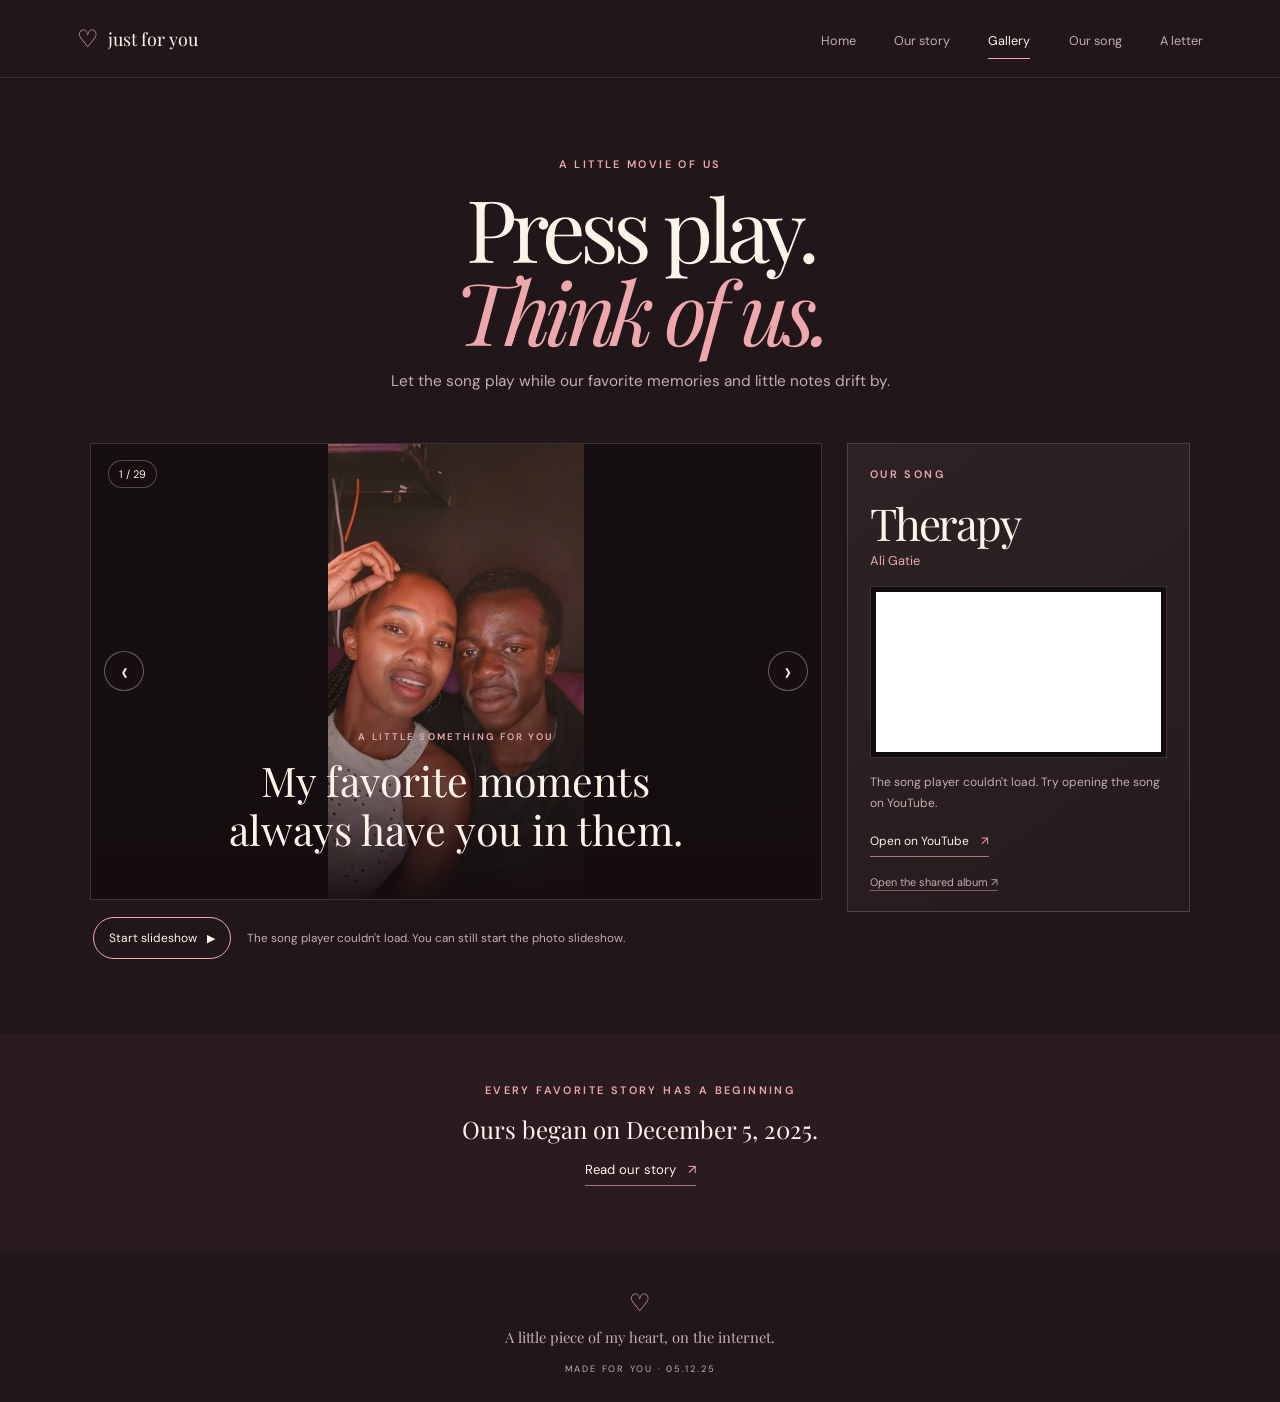
==== gallery.html @ 15cf1650 "my love" ====
<!doctype html>
<html lang="en">
<head>
  <meta charset="utf-8">
  <meta name="viewport" content="width=device-width, initial-scale=1">
  <meta name="theme-color" content="#211619">
  <meta name="description" content="Watch a little slideshow of our favorite memories together, with our song playing.">
  <title>Our Gallery · For My Favorite Person</title>
  <link rel="stylesheet" href="assets/css/site.css">
  <script src="assets/js/photos.js" defer></script>
  <script src="assets/js/site.js" defer></script>
  <script src="assets/js/gallery.js" defer></script>
</head>
<body>
  <header class="site-header">
    <a class="wordmark" href="index.html" aria-label="For My Favorite Person home"><span class="wordmark-heart">♡</span> just for you</a>
    <button class="menu-toggle" type="button" aria-expanded="false" aria-controls="primary-navigation" aria-label="Open navigation"><span></span><span></span></button>
    <nav class="site-nav" id="primary-navigation" aria-label="Main navigation">
      <a href="index.html">Home</a><a href="story.html">Our story</a><a href="gallery.html" aria-current="page">Gallery</a><a href="music.html">Our song</a><a href="letter.html">A letter</a>
    </nav>
  </header>
  <main>
    <section class="page-hero page-wrap slideshow-hero">
      <p class="eyebrow">A little movie of us</p>
      <h1>Press play.<br><em>Think of us.</em></h1>
      <p class="hero-copy">Let the song play while our favorite memories and little notes drift by.</p>
    </section>
    <section class="page-wrap slideshow-layout" aria-label="Photo slideshow with music">
      <div class="slideshow-column">
        <figure class="slideshow-stage">
          <img class="slideshow-image" id="slideshow-image" alt="">
          <div class="slideshow-scrim"></div>
          <figcaption class="slideshow-message">
            <p class="eyebrow">A little something for you</p>
            <p class="slideshow-note" id="slideshow-note" aria-live="polite"></p>
          </figcaption>
          <span class="slideshow-count" id="slideshow-count" aria-live="polite"></span>
          <button class="stage-arrow stage-prev" id="slide-prev" type="button" aria-label="Previous photo">‹</button>
          <button class="stage-arrow stage-next" id="slide-next" type="button" aria-label="Next photo">›</button>
        </figure>
        <div class="slideshow-controls">
          <button class="slide-toggle" id="slide-toggle" type="button" aria-pressed="false" disabled>Loading song…</button>
          <p id="slideshow-hint">Start the slideshow to play the song and photos together.</p>
        </div>
      </div>
      <aside class="soundtrack-card">
        <p class="eyebrow">Our song</p>
        <h2>Therapy</h2>
        <p class="soundtrack-artist">Ali Gatie</p>
        <div class="song-frame">
          <iframe id="song-player" src="https://www.youtube-nocookie.com/embed/O2Yjdiy0udU?enablejsapi=1&amp;rel=0&amp;loop=1&amp;playlist=O2Yjdiy0udU" title="Ali Gatie — Therapy" allow="accelerometer; autoplay; clipboard-write; encrypted-media; gyroscope; picture-in-picture" referrerpolicy="strict-origin-when-cross-origin" allowfullscreen></iframe>
        </div>
        <p class="song-hint" id="song-hint">Start the slideshow to play the song and photos together. The song repeats while you watch.</p>
        <a class="text-link" href="https://www.youtube.com/watch?v=O2Yjdiy0udU" target="_blank" rel="noopener noreferrer">Open on YouTube <span aria-hidden="true">↗</span></a>
        <a class="shared-album-link" href="https://photos.app.goo.gl/4SzKupbx4bauY8gE9" target="_blank" rel="noopener noreferrer">Open the shared album ↗</a>
      </aside>
    </section>
    <section class="page-wrap gallery-empty" id="gallery-empty" hidden>
      <span class="empty-heart" aria-hidden="true">♡</span>
      <h2>Your memories go here.</h2>
      <p>Add photos to <code>assets/photos/</code> and list them in <code>assets/js/photos.js</code>.</p>
      <a class="button button-outline" href="https://photos.app.goo.gl/4SzKupbx4bauY8gE9" target="_blank" rel="noopener noreferrer">Open the shared album <span aria-hidden="true">↗</span></a>
    </section>
    <section class="gallery-note"><p class="eyebrow">Every favorite story has a beginning</p><p>Ours began on December 5, 2025.</p><a class="text-link" href="story.html">Read our story <span aria-hidden="true">↗</span></a></section>
  </main>
  <footer class="site-footer"><a class="footer-heart" href="index.html" aria-label="Back to home">♡</a><p>A little piece of my heart, on the internet.</p><span>MADE FOR YOU · 05.12.25</span></footer>
</body>
</html>
---- assets/css/site.css ----
@import url('https://fonts.googleapis.com/css2?family=DM+Sans:wght@400;500;600;700&family=Playfair+Display:ital,wght@0,400;0,500;0,600;1,400;1,500&display=swap');

:root {
  color-scheme: dark;
  --night: #211619;
  --night-soft: #2a1c20;
  --cream: #fff3e9;
  --muted: #c6adaf;
  --rose: #eea8ad;
  --coral: #e88386;
  --line: rgba(255, 232, 221, .17);
  --serif: "Playfair Display", Georgia, "Times New Roman", serif;
  --sans: "DM Sans", Arial, sans-serif;
}

* { box-sizing: border-box; }
html { min-width: 320px; scroll-behavior: smooth; }
body { margin: 0; background: var(--night); color: var(--cream); font-family: var(--sans); font-size: 16px; -webkit-font-smoothing: antialiased; }
a { color: inherit; }
button { font: inherit; }
a:focus-visible, button:focus-visible { outline: 2px solid #fff; outline-offset: 4px; }

.site-header { position: relative; z-index: 5; display: flex; min-height: 78px; align-items: center; justify-content: space-between; gap: 30px; padding: 0 max(6vw, calc((100vw - 1200px) / 2)); border-bottom: 1px solid rgba(255, 232, 221, .1); }
.wordmark { display: inline-flex; align-items: center; gap: 9px; color: var(--cream); font-family: var(--serif); font-size: 1.12rem; text-decoration: none; white-space: nowrap; }
.wordmark-heart { color: var(--rose); font-family: var(--sans); font-size: 1.5rem; }
.site-nav { display: flex; align-items: center; gap: clamp(18px, 3vw, 40px); }
.site-nav a { position: relative; padding: 30px 0 27px; color: var(--muted); font-size: .79rem; text-decoration: none; transition: color .18s ease; }
.site-nav a:hover, .site-nav a[aria-current="page"] { color: var(--cream); }
.site-nav a[aria-current="page"]::after { position: absolute; right: 0; bottom: 17px; left: 0; height: 1px; background: var(--rose); content: ""; }
.menu-toggle { display: none; }

.page-wrap { width: min(100% - 48px, 1100px); margin-inline: auto; }
.eyebrow { margin: 0; color: var(--rose); font-size: .68rem; font-weight: 600; letter-spacing: .22em; line-height: 1.6; text-transform: uppercase; }
h1, h2, h3, p { margin-top: 0; }
h1, h2, h3 { font-family: var(--serif); font-weight: 400; }
h1 em, h2 em { color: var(--rose); font-weight: 400; }
.text-link { display: inline-flex; align-items: center; gap: 12px; border-bottom: 1px solid rgba(238, 168, 173, .65); padding-bottom: 7px; color: var(--cream); font-size: .82rem; text-decoration: none; transition: gap .2s ease, color .2s ease; }
.text-link:hover { gap: 17px; color: var(--rose); }
.text-link span { color: var(--rose); }
.button { display: inline-flex; min-height: 48px; align-items: center; justify-content: center; gap: 9px; border: 1px solid var(--rose); border-radius: 999px; padding: 12px 20px; color: var(--cream); font-size: .8rem; text-decoration: none; transition: background .2s ease, color .2s ease; }
.button:hover { background: var(--rose); color: var(--night); }
.button-outline { border-color: rgba(238, 168, 173, .7); }
.section { padding-top: 96px; padding-bottom: 100px; }
.section-heading { max-width: 640px; margin: 0 auto 48px; text-align: center; }
.section-heading h2 { margin: 16px 0; font-size: clamp(2.5rem, 5vw, 4.1rem); letter-spacing: -.045em; line-height: 1.07; }
.section-copy { max-width: 490px; margin: auto; color: var(--muted); font-size: .91rem; line-height: 1.9; }

.home-hero { position: relative; display: grid; min-height: min(750px, 88svh); overflow: hidden; place-items: center; padding: 90px 24px; background: radial-gradient(ellipse at 50% 45%, rgba(116, 55, 67, .35), transparent 49%), linear-gradient(180deg, #26191d 0%, var(--night) 100%); text-align: center; }
.hero-content { position: relative; z-index: 1; width: min(100%, 720px); }
.home-hero h1, .page-hero h1 { margin: 24px 0 23px; font-size: clamp(3.8rem, 9.5vw, 7.7rem); letter-spacing: -.065em; line-height: .96; }
.hero-copy { max-width: 480px; margin: 0 auto; color: var(--muted); font-size: .96rem; line-height: 1.85; }
.since-pill { display: inline-flex; align-items: center; gap: 8px; margin: 30px auto 0; border: 1px solid rgba(238, 168, 173, .3); border-radius: 999px; padding: 9px 14px; color: #e9cfd0; font-size: .73rem; }
.since-pill span { color: var(--rose); }
.hero-link { display: flex; width: fit-content; margin: 34px auto 0; }
.hero-glow { position: absolute; width: 430px; height: 430px; border: 1px solid rgba(238, 168, 173, .08); border-radius: 50%; box-shadow: 0 0 0 52px rgba(238, 168, 173, .025), 0 0 0 105px rgba(238, 168, 173, .018); }
.hero-decoration { position: absolute; color: rgba(238, 168, 173, .18); pointer-events: none; }
.hero-decoration-one { top: 16%; left: 11%; font-size: clamp(4rem, 9vw, 8rem); transform: rotate(-17deg); }
.hero-decoration-two { right: 13%; bottom: 13%; font-size: clamp(2.6rem, 6vw, 5rem); color: rgba(238, 168, 173, .24); }
.feature-grid { display: grid; grid-template-columns: repeat(2, 1fr); gap: 15px; }
.feature-card { position: relative; display: flex; min-height: 232px; flex-direction: column; justify-content: space-between; overflow: hidden; border: 1px solid var(--line); border-radius: 3px; padding: 25px 27px; background: linear-gradient(140deg, rgba(255, 243, 233, .065), rgba(255, 243, 233, .018)); text-decoration: none; transition: border-color .2s ease, transform .2s ease, background .2s ease; }
.feature-card:hover { transform: translateY(-3px); border-color: rgba(238, 168, 173, .55); background: rgba(255, 243, 233, .07); }
.feature-number { color: var(--muted); font-size: .63rem; letter-spacing: .14em; }
.feature-symbol { position: absolute; top: 40px; right: 35px; color: rgba(238, 168, 173, .35); font-family: var(--serif); font-size: 3.3rem; }
.feature-card h3 { margin: auto 0 0; font-size: clamp(1.7rem, 3vw, 2.5rem); }
.feature-arrow { position: absolute; right: 27px; bottom: 28px; color: var(--rose); }
.home-quote { padding: 86px 24px 92px; background: #291b20; text-align: center; }
.home-quote blockquote { max-width: 730px; margin: 19px auto 24px; font-family: var(--serif); font-size: clamp(2rem, 5vw, 3.6rem); font-weight: 400; letter-spacing: -.03em; line-height: 1.2; }

.page-hero { padding-top: clamp(96px, 15vw, 170px); padding-bottom: 64px; text-align: center; }
.page-hero h1 { font-size: clamp(3.4rem, 8vw, 6.7rem); }
.page-hero .hero-copy { max-width: 510px; }
.slideshow-hero { padding-top: 78px; padding-bottom: 35px; }
.slideshow-hero h1 { margin: 14px 0; font-size: clamp(3.2rem, 7vw, 5.4rem); }
.story-layout { display: grid; grid-template-columns: .9fr 1.1fr; align-items: center; gap: clamp(50px, 10vw, 140px); border-top: 1px solid var(--line); }
.story-date { display: flex; min-height: 300px; flex-direction: column; justify-content: center; border: 1px solid var(--line); padding: 35px; background: radial-gradient(ellipse at 50% 45%, rgba(116, 55, 67, .3), transparent 65%); text-align: center; }
.story-date > span { color: var(--rose); font-size: .63rem; letter-spacing: .18em; }
.story-date strong { margin: 22px 0 13px; font-family: var(--serif); font-size: clamp(3.4rem, 7vw, 5.3rem); font-weight: 400; letter-spacing: -.06em; }
.story-date strong span { color: var(--rose); }
.story-date small { color: var(--muted); font-size: .8rem; }
.story-copy h2 { margin: 15px 0 22px; font-size: clamp(2.5rem, 5vw, 4rem); letter-spacing: -.045em; line-height: 1.08; }
.story-copy > p:not(.eyebrow) { color: var(--muted); font-size: .91rem; line-height: 1.9; }
.story-copy .text-link { margin-top: 12px; }
.story-end { padding: 72px 24px 88px; background: #291b20; text-align: center; }
.story-end-heart { margin: 15px 0 22px; color: var(--rose); font-size: 2.4rem; }

[hidden] { display: none !important; }
.slideshow-layout { display: grid; grid-template-columns: minmax(0, 1.6fr) minmax(260px, .75fr); align-items: start; gap: 25px; padding-top: 12px; padding-bottom: 75px; }
.slideshow-column { min-width: 0; }
.slideshow-stage { position: relative; display: grid; width: 100%; min-width: 0; min-height: 0; aspect-ratio: 16 / 10; overflow: hidden; place-items: center; margin: 0; border: 1px solid var(--line); background: #160f11; }
.slideshow-image { display: block; width: 100%; height: 100%; min-width: 0; min-height: 0; grid-area: 1 / 1; object-fit: contain; opacity: 1; transition: opacity .3s ease; }
.slideshow-image.is-changing { opacity: .15; }
.slideshow-scrim { z-index: 1; align-self: end; width: 100%; height: 68%; grid-area: 1 / 1; background: linear-gradient(0deg, rgba(20, 12, 14, .94), rgba(20, 12, 14, .48) 45%, transparent); pointer-events: none; }
.slideshow-message { z-index: 2; align-self: end; justify-self: center; width: min(100% - 104px, 600px); grid-area: 1 / 1; padding-bottom: clamp(26px, 4vw, 45px); text-align: center; }
.slideshow-message .eyebrow { font-size: .6rem; }
.slideshow-note { min-height: 2.4em; margin: 11px 0 0; font-family: var(--serif); font-size: clamp(1.45rem, 3.2vw, 2.6rem); line-height: 1.2; text-wrap: balance; }
.slideshow-count { position: absolute; z-index: 3; top: 16px; left: 17px; border: 1px solid rgba(255, 243, 233, .26); border-radius: 999px; padding: 6px 10px; background: rgba(25, 16, 18, .68); color: var(--cream); font-size: .68rem; }
.stage-arrow { position: absolute; z-index: 3; top: 50%; display: grid; width: 40px; height: 40px; place-items: center; border: 1px solid rgba(255, 243, 233, .35); border-radius: 50%; background: rgba(25, 16, 18, .66); color: var(--cream); cursor: pointer; font-size: 1.7rem; transform: translateY(-50%); transition: background .2s ease; }
.stage-arrow:hover { background: rgba(111, 52, 61, .9); }
.stage-prev { left: 13px; }
.stage-next { right: 13px; }
.slideshow-controls { display: flex; align-items: center; gap: 16px; padding: 17px 3px 0; }
.slideshow-controls > p { margin: 0; color: var(--muted); font-size: .73rem; line-height: 1.6; }
.slide-toggle { flex: 0 0 auto; display: inline-flex; min-height: 42px; align-items: center; justify-content: center; gap: 10px; border: 1px solid var(--rose); border-radius: 999px; padding: 10px 15px; background: transparent; color: var(--cream); cursor: pointer; font-size: .75rem; transition: background .2s ease, color .2s ease; }
.slide-toggle:hover, .slide-toggle[aria-pressed="true"] { background: var(--rose); color: var(--night); }
.slide-toggle:disabled { cursor: wait; opacity: .65; }
.slide-toggle span { font-size: .7rem; }
.soundtrack-card { border: 1px solid var(--line); padding: 22px; background: linear-gradient(145deg, rgba(255, 243, 233, .055), rgba(255, 243, 233, .018)); }
.soundtrack-card h2 { margin: 10px 0 0; font-size: 2.75rem; letter-spacing: -.05em; }
.soundtrack-artist { margin: 0 0 17px; color: var(--rose); font-size: .8rem; }
.song-frame { border: 1px solid var(--line); padding: 5px; background: #110d0f; }
.song-frame iframe { display: block; width: 100%; aspect-ratio: 16 / 9; border: 0; }
.song-hint { margin: 14px 0 16px; color: var(--muted); font-size: .75rem; line-height: 1.7; }
.soundtrack-card > .text-link { font-size: .75rem; }
.shared-album-link { display: block; margin-top: 18px; color: var(--muted); font-size: .68rem; text-decoration-color: rgba(238, 168, 173, .45); text-underline-offset: 4px; }
.gallery-empty { max-width: 590px; margin: 54px auto 35px; padding: 45px 28px; border: 1px dashed rgba(238, 168, 173, .35); text-align: center; }
.empty-heart { color: var(--rose); font-size: 2.5rem; }
.gallery-empty h2 { margin: 11px 0; font-size: 2rem; }
.gallery-empty p { margin: 0 auto 24px; color: var(--muted); font-size: .84rem; line-height: 1.8; }
.gallery-empty code { color: #f0c0c3; font-size: .78rem; }
.gallery-empty p a { color: var(--cream); }
.gallery-note { padding: 48px 24px 65px; background: #291b20; text-align: center; }
.gallery-note > p:not(.eyebrow) { margin: 13px 0; font-family: var(--serif); font-size: 1.5rem; }

.music-layout { display: grid; grid-template-columns: 1fr 1fr; align-items: center; gap: 65px; padding-top: 30px; }
.record-art { position: relative; display: grid; min-height: 390px; place-items: center; overflow: hidden; border: 1px solid var(--line); background: radial-gradient(ellipse at center, rgba(121, 61, 71, .35), transparent 67%); }
.record { display: grid; width: min(70%, 280px); aspect-ratio: 1; place-items: center; border: 1px solid rgba(240, 218, 210, .24); border-radius: 50%; background: repeating-radial-gradient(circle, #2b2023 0, #2b2023 2px, #322528 3px, #211719 4px, #211719 6px); box-shadow: 0 22px 45px rgba(0, 0, 0, .35); animation: slow-spin 22s linear infinite; }
.record-label { display: grid; width: 30%; aspect-ratio: 1; place-items: center; border-radius: 50%; background: #a65360; color: var(--cream); font-size: 1.5rem; }
.record-spark { position: absolute; color: var(--rose); }
.record-spark-one { top: 18%; left: 16%; font-size: 2.8rem; }
.record-spark-two { right: 16%; bottom: 18%; font-size: 2.1rem; }
@keyframes slow-spin { to { transform: rotate(360deg); } }
.music-info h2 { margin: 15px 0 0; font-size: clamp(3.5rem, 7vw, 5.5rem); letter-spacing: -.06em; }
.music-artist { margin: 4px 0 18px; color: var(--rose); font-size: .87rem; }
.music-copy { max-width: 390px; margin-bottom: 23px; color: var(--muted); font-size: .88rem; line-height: 1.9; }
.player-section { padding-top: 0; padding-bottom: 90px; }
.player-frame { max-width: 800px; margin: 0 auto; border: 1px solid var(--line); padding: 9px; background: rgba(255, 243, 233, .04); }
.player-frame iframe { display: block; width: 100%; aspect-ratio: 16 / 9; border: 0; background: #110d0f; }
.player-hint { margin: 12px auto 0; color: var(--muted); font-size: .72rem; text-align: center; }
.music-bottom { padding: 45px 24px 56px; background: #291b20; text-align: center; }
.music-bottom p { margin-bottom: 19px; font-family: var(--serif); font-size: 1.45rem; }

.letter-hero { padding-bottom: 42px; }
.letter-section { padding-top: 10px; padding-bottom: 100px; }
.letter-paper { position: relative; max-width: 760px; margin: 0 auto; border: 1px solid rgba(238, 168, 173, .25); padding: clamp(30px, 7vw, 68px); background: linear-gradient(145deg, rgba(255, 243, 233, .065), rgba(255, 243, 233, .018)); }
.letter-topline { display: flex; justify-content: space-between; border-bottom: 1px solid var(--line); padding-bottom: 15px; color: var(--rose); font-size: .64rem; letter-spacing: .16em; }
.letter-topline span:last-child { font-size: 1.2rem; }
.letter-paper > p:not(.letter-topline) { color: #e7d3ce; font-family: var(--serif); font-size: clamp(1.08rem, 2.2vw, 1.28rem); line-height: 2; }
.letter-paper .letter-salutation { margin: 32px 0 17px; color: var(--cream); }
.letter-paper .letter-signoff { margin: 28px 0 0; color: var(--cream); font-style: italic; }
.letter-signoff span { color: var(--rose); }
.letter-end { padding: 58px 24px 72px; background: #291b20; text-align: center; }
.letter-end .button { margin-top: 18px; }

.site-footer { display: flex; flex-direction: column; align-items: center; padding: 36px 20px 27px; color: var(--muted); text-align: center; }
.footer-heart { color: var(--rose); font-size: 1.5rem; text-decoration: none; }
.site-footer p { margin: 9px 0 16px; font-family: var(--serif); font-size: .92rem; }
.site-footer > span { font-size: .58rem; letter-spacing: .19em; }

@media (min-width: 1440px) { .home-hero { min-height: 760px; } }
@media (max-width: 760px) {
  .site-header { min-height: 68px; padding-inline: 23px; }
  .menu-toggle { display: flex; width: 42px; height: 42px; flex-direction: column; align-items: center; justify-content: center; gap: 6px; border: 1px solid var(--line); border-radius: 50%; background: transparent; cursor: pointer; }
  .menu-toggle span { display: block; width: 16px; height: 1px; background: var(--cream); transition: transform .2s ease; }
  .menu-toggle[aria-expanded="true"] span:first-child { transform: translateY(3.5px) rotate(45deg); }
  .menu-toggle[aria-expanded="true"] span:last-child { transform: translateY(-3.5px) rotate(-45deg); }
  .site-nav { position: absolute; top: 67px; right: 0; left: 0; display: none; flex-direction: column; align-items: stretch; gap: 0; border-bottom: 1px solid var(--line); padding: 8px 24px 14px; background: #26191d; }
  .site-nav.is-open { display: flex; }
  .site-nav a { padding: 13px 4px; }
  .site-nav a[aria-current="page"]::after { right: auto; bottom: 7px; width: 27px; }
  .home-hero { min-height: 78svh; }
  .slideshow-layout { grid-template-columns: minmax(0, 1fr); gap: 22px; padding-bottom: 60px; }
  .slideshow-stage { min-height: 0; }
  .slideshow-image { min-height: 0; }
  .soundtrack-card { display: grid; grid-template-columns: minmax(0, 1fr) minmax(190px, .9fr); align-items: start; column-gap: 22px; }
  .soundtrack-card > .eyebrow, .soundtrack-card > h2, .soundtrack-card > .soundtrack-artist { grid-column: 1; }
  .soundtrack-card > .song-frame { grid-column: 2; grid-row: 1 / span 5; }
  .soundtrack-card > .song-hint, .soundtrack-card > .text-link, .soundtrack-card > .shared-album-link { grid-column: 1; }
  .soundtrack-card > .song-hint { margin-top: 0; }
  .hero-decoration-one { left: 3%; }
  .hero-decoration-two { right: 5%; }
  .section { padding-top: 70px; padding-bottom: 75px; }
  .feature-card { min-height: 190px; padding: 20px; }
  .story-layout, .music-layout { grid-template-columns: 1fr; gap: 38px; }
  .story-date { min-height: 240px; }
  .story-copy { max-width: 560px; margin-inline: auto; }
  .music-layout { padding-top: 10px; }
  .record-art { min-height: 310px; }
  .music-info { max-width: 520px; margin-inline: auto; text-align: center; }
  .music-copy { margin-inline: auto; }
  .player-section { padding-top: 10px; }
}
@media (max-width: 500px) {
  .page-wrap { width: min(100% - 36px, 1100px); }
  .home-hero { min-height: 76svh; padding-inline: 20px; }
  .home-hero h1 { font-size: clamp(3.5rem, 15vw, 5.3rem); }
  .hero-glow { width: 280px; height: 280px; box-shadow: 0 0 0 30px rgba(238, 168, 173, .025), 0 0 0 65px rgba(238, 168, 173, .018); }
  .hero-decoration-one { top: 9%; }
  .hero-decoration-two { bottom: 8%; }
  .feature-grid { grid-template-columns: 1fr; }
  .feature-card { min-height: 158px; }
  .page-hero { padding-top: 86px; padding-bottom: 50px; }
  .slideshow-hero { padding-top: 57px; padding-bottom: 27px; }
  .page-hero h1 { font-size: clamp(3.2rem, 14vw, 5rem); }
  .slideshow-stage { min-height: 280px; aspect-ratio: 4 / 3; }
  .slideshow-image { min-height: 280px; }
  .slideshow-message { width: calc(100% - 70px); padding-bottom: 25px; }
  .slideshow-note { font-size: clamp(1.28rem, 6vw, 1.8rem); }
  .slideshow-controls { align-items: flex-start; flex-direction: column; gap: 10px; }
  .soundtrack-card { display: block; padding: 19px; }
  .soundtrack-card > .song-hint { margin-top: 14px; }
  .record-art { min-height: 270px; }
  .letter-section { padding-bottom: 70px; }
  .letter-paper { padding: 26px 23px; }
}
@media (prefers-reduced-motion: reduce) {
  *, *::before, *::after { scroll-behavior: auto !important; animation-duration: .01ms !important; animation-iteration-count: 1 !important; transition-duration: .01ms !important; }
}
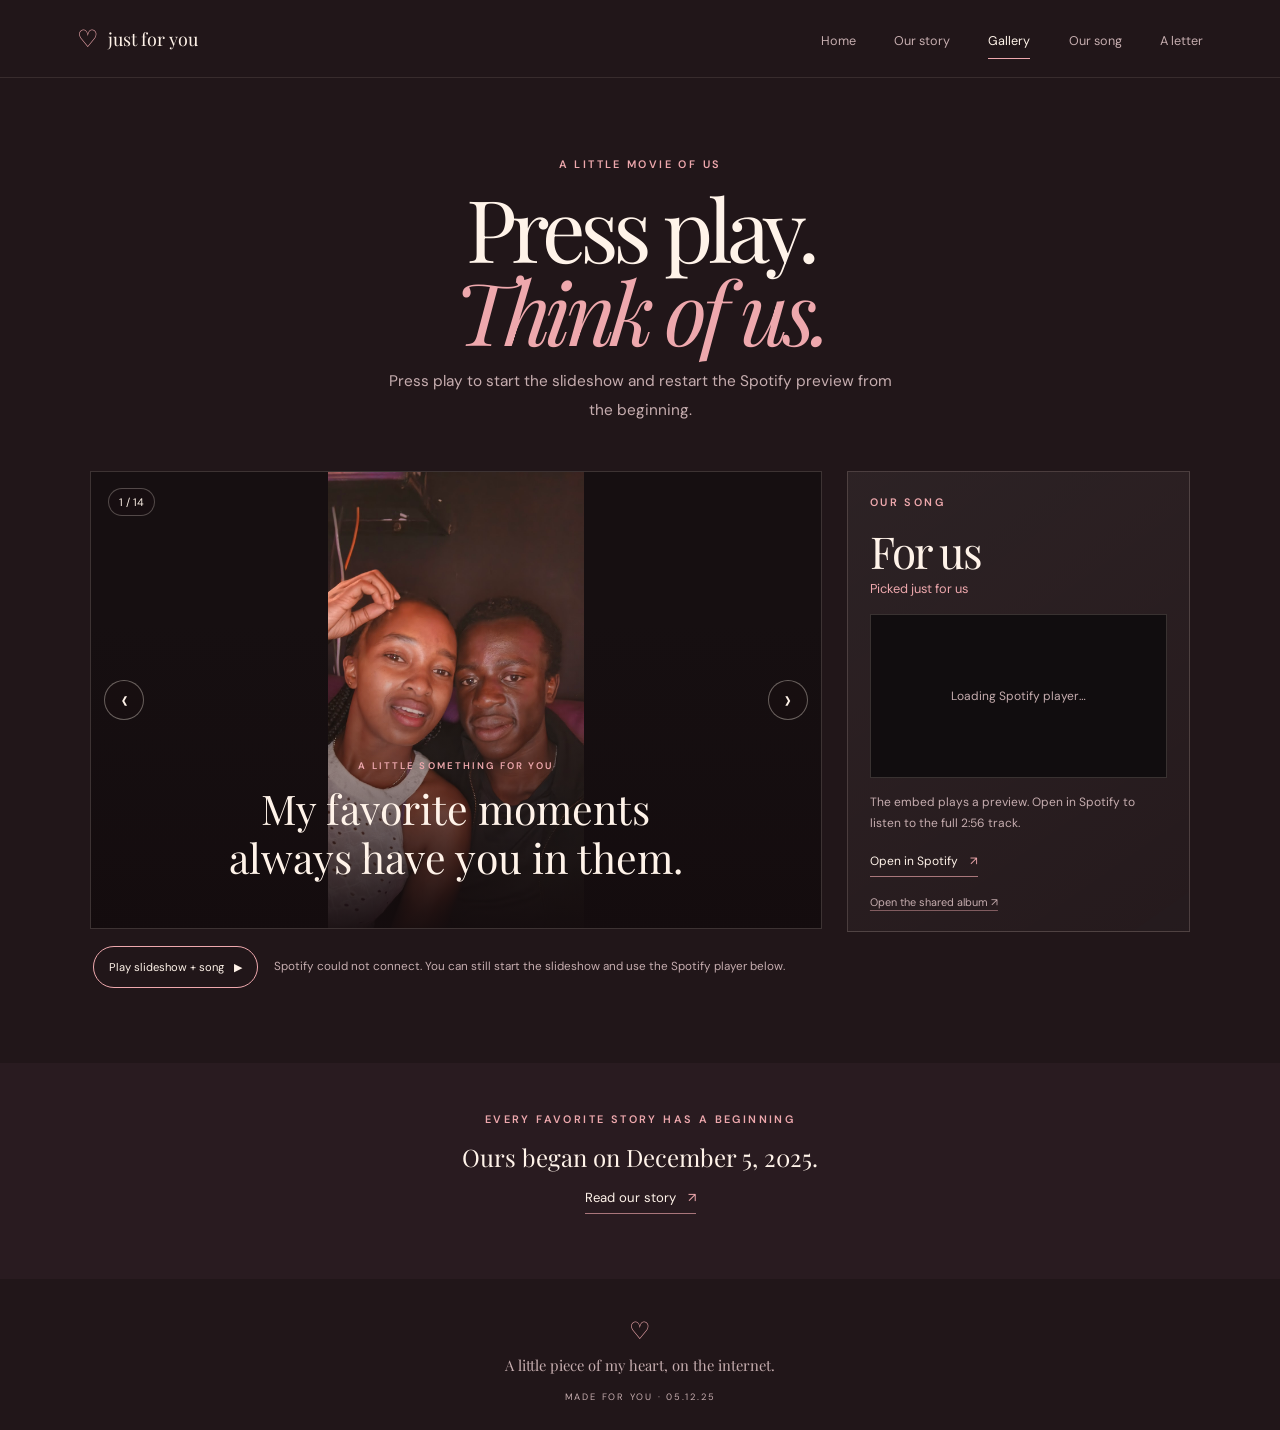
==== commit 7b1147ff: "love" ====
--- a/gallery.html
+++ b/gallery.html
@@ -4,7 +4,7 @@
   <meta charset="utf-8">
   <meta name="viewport" content="width=device-width, initial-scale=1">
   <meta name="theme-color" content="#211619">
-  <meta name="description" content="Watch a little slideshow of our favorite memories together, with our song playing.">
+  <meta name="description" content="Watch a little slideshow of our favorite memories together and listen to our song on Spotify.">
   <title>Our Gallery · For My Favorite Person</title>
   <link rel="stylesheet" href="assets/css/site.css">
   <script src="assets/js/photos.js" defer></script>
@@ -12,6 +12,7 @@
   <script src="assets/js/gallery.js" defer></script>
 </head>
 <body>
+  <a class="skip-link" href="#main-content">Skip to content</a>
   <header class="site-header">
     <a class="wordmark" href="index.html" aria-label="For My Favorite Person home"><span class="wordmark-heart">♡</span> just for you</a>
     <button class="menu-toggle" type="button" aria-expanded="false" aria-controls="primary-navigation" aria-label="Open navigation"><span></span><span></span></button>
@@ -19,11 +20,11 @@
       <a href="index.html">Home</a><a href="story.html">Our story</a><a href="gallery.html" aria-current="page">Gallery</a><a href="music.html">Our song</a><a href="letter.html">A letter</a>
     </nav>
   </header>
-  <main>
+  <main id="main-content" tabindex="-1">
     <section class="page-hero page-wrap slideshow-hero">
       <p class="eyebrow">A little movie of us</p>
       <h1>Press play.<br><em>Think of us.</em></h1>
-      <p class="hero-copy">Let the song play while our favorite memories and little notes drift by.</p>
+      <p class="hero-copy">Press play to start the slideshow and restart the Spotify preview from the beginning.</p>
     </section>
     <section class="page-wrap slideshow-layout" aria-label="Photo slideshow with music">
       <div class="slideshow-column">
@@ -39,19 +40,19 @@
           <button class="stage-arrow stage-next" id="slide-next" type="button" aria-label="Next photo">›</button>
         </figure>
         <div class="slideshow-controls">
-          <button class="slide-toggle" id="slide-toggle" type="button" aria-pressed="false" disabled>Loading song…</button>
-          <p id="slideshow-hint">Start the slideshow to play the song and photos together.</p>
+          <button class="slide-toggle" id="slide-toggle" type="button" aria-pressed="false" disabled><span class="slide-toggle-label">Loading music…</span><span aria-hidden="true">♫</span></button>
+          <p id="slideshow-hint" aria-live="polite">The Spotify player is loading. Starting the slideshow will start the song too.</p>
         </div>
       </div>
       <aside class="soundtrack-card">
         <p class="eyebrow">Our song</p>
-        <h2>Therapy</h2>
-        <p class="soundtrack-artist">Ali Gatie</p>
+        <h2>For us</h2>
+        <p class="soundtrack-artist">Picked just for us</p>
         <div class="song-frame">
-          <iframe id="song-player" src="https://www.youtube-nocookie.com/embed/O2Yjdiy0udU?enablejsapi=1&amp;rel=0&amp;loop=1&amp;playlist=O2Yjdiy0udU" title="Ali Gatie — Therapy" allow="accelerometer; autoplay; clipboard-write; encrypted-media; gyroscope; picture-in-picture" referrerpolicy="strict-origin-when-cross-origin" allowfullscreen></iframe>
+          <div id="song-player" aria-label="Spotify player">Loading Spotify player…</div>
         </div>
-        <p class="song-hint" id="song-hint">Start the slideshow to play the song and photos together. The song repeats while you watch.</p>
-        <a class="text-link" href="https://www.youtube.com/watch?v=O2Yjdiy0udU" target="_blank" rel="noopener noreferrer">Open on YouTube <span aria-hidden="true">↗</span></a>
+        <p class="song-hint" id="song-hint">The embed plays a preview. Open in Spotify to listen to the full 2:56 track.</p>
+        <a class="text-link" href="https://open.spotify.com/track/0XABI8auwTM81wyVovqNBK?si=dc4afe5ba5114d68" target="_blank" rel="noopener noreferrer">Open in Spotify <span aria-hidden="true">↗</span></a>
         <a class="shared-album-link" href="https://photos.app.goo.gl/4SzKupbx4bauY8gE9" target="_blank" rel="noopener noreferrer">Open the shared album ↗</a>
       </aside>
     </section>
--- a/assets/css/site.css
+++ b/assets/css/site.css
@@ -19,6 +19,8 @@
 a { color: inherit; }
 button { font: inherit; }
 a:focus-visible, button:focus-visible { outline: 2px solid #fff; outline-offset: 4px; }
+.skip-link { position: absolute; z-index: 10; top: 10px; left: 10px; transform: translateY(-160%); border-radius: 3px; padding: 10px 14px; background: var(--cream); color: var(--night); font-size: .82rem; text-decoration: none; }
+.skip-link:focus { transform: translateY(0); }
 
 .site-header { position: relative; z-index: 5; display: flex; min-height: 78px; align-items: center; justify-content: space-between; gap: 30px; padding: 0 max(6vw, calc((100vw - 1200px) / 2)); border-bottom: 1px solid rgba(255, 232, 221, .1); }
 .wordmark { display: inline-flex; align-items: center; gap: 9px; color: var(--cream); font-family: var(--serif); font-size: 1.12rem; text-decoration: none; white-space: nowrap; }
@@ -108,7 +110,8 @@
 .soundtrack-card h2 { margin: 10px 0 0; font-size: 2.75rem; letter-spacing: -.05em; }
 .soundtrack-artist { margin: 0 0 17px; color: var(--rose); font-size: .8rem; }
 .song-frame { border: 1px solid var(--line); padding: 5px; background: #110d0f; }
-.song-frame iframe { display: block; width: 100%; aspect-ratio: 16 / 9; border: 0; }
+.song-frame #song-player { display: grid; min-height: 152px; place-items: center; color: var(--muted); font-size: .75rem; }
+.song-frame iframe { display: block; width: 100%; height: 152px; border: 0; }
 .song-hint { margin: 14px 0 16px; color: var(--muted); font-size: .75rem; line-height: 1.7; }
 .soundtrack-card > .text-link { font-size: .75rem; }
 .shared-album-link { display: block; margin-top: 18px; color: var(--muted); font-size: .68rem; text-decoration-color: rgba(238, 168, 173, .45); text-underline-offset: 4px; }
@@ -134,7 +137,7 @@
 .music-copy { max-width: 390px; margin-bottom: 23px; color: var(--muted); font-size: .88rem; line-height: 1.9; }
 .player-section { padding-top: 0; padding-bottom: 90px; }
 .player-frame { max-width: 800px; margin: 0 auto; border: 1px solid var(--line); padding: 9px; background: rgba(255, 243, 233, .04); }
-.player-frame iframe { display: block; width: 100%; aspect-ratio: 16 / 9; border: 0; background: #110d0f; }
+.player-frame iframe { display: block; width: 100%; height: 352px; border: 0; background: #110d0f; }
 .player-hint { margin: 12px auto 0; color: var(--muted); font-size: .72rem; text-align: center; }
 .music-bottom { padding: 45px 24px 56px; background: #291b20; text-align: center; }
 .music-bottom p { margin-bottom: 19px; font-family: var(--serif); font-size: 1.45rem; }
